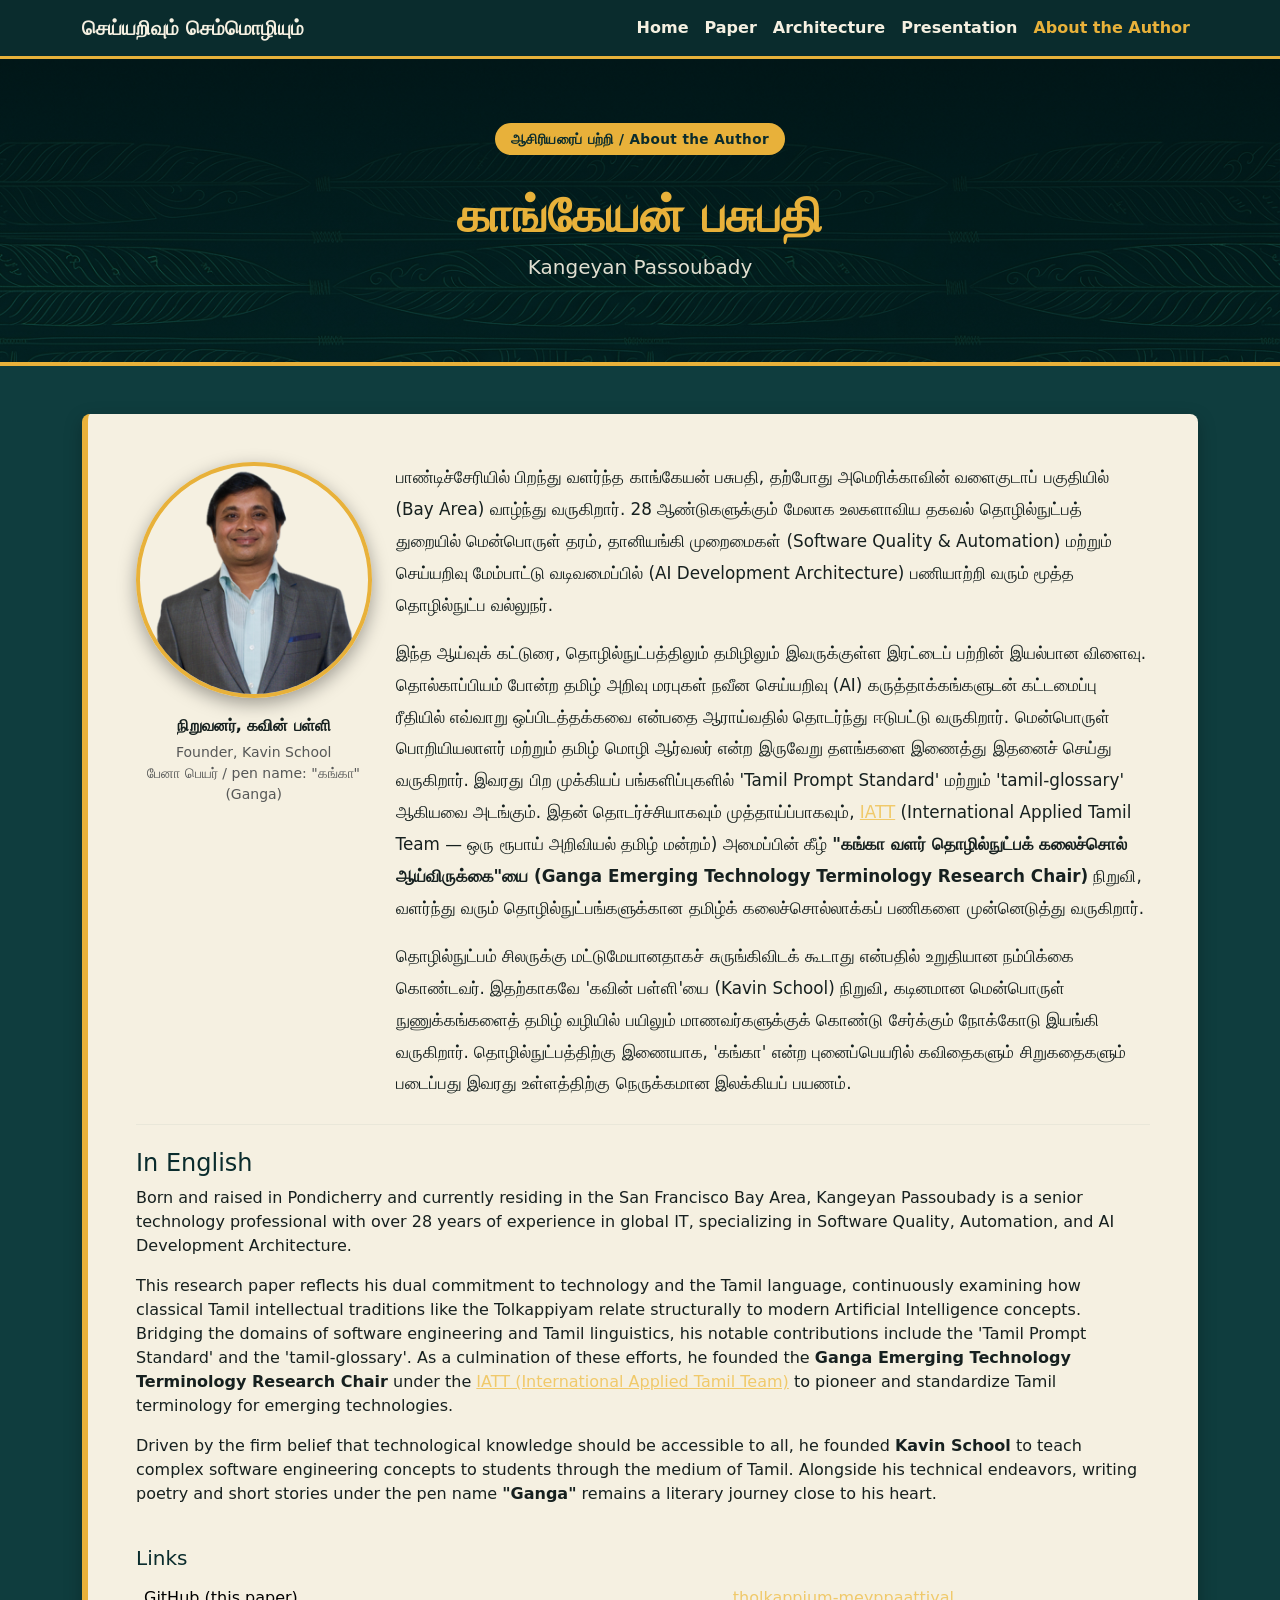
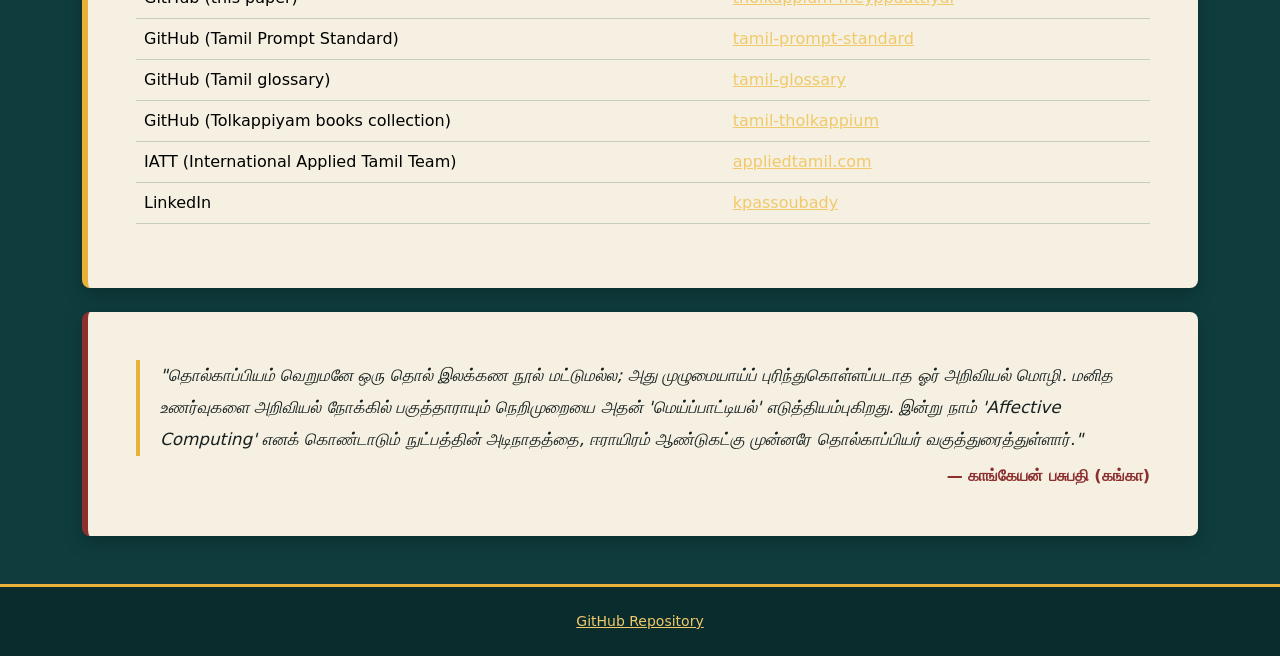
==== docs/about.html @ 35d1c3e0 "updated sentences" ====
<!DOCTYPE html>
<html lang="ta">
<head>
<meta charset="UTF-8">
<meta name="viewport" content="width=device-width, initial-scale=1.0">
<title>ஆசிரியரைப் பற்றி / About the Author — செய்யறிவும் செம்மொழியும்</title>
<meta name="description" content="காங்கேயன் பசுபதி (Kangeyan Passoubady) — author of செய்யறிவும் செம்மொழியும், software quality professional and Tamil literary writer.">
<link rel="icon" type="image/png" href="assets/img/favicon.png">
<link href="https://cdn.jsdelivr.net/npm/bootstrap@5.3.3/dist/css/bootstrap.min.css" rel="stylesheet">
<link href="assets/css/theme.css" rel="stylesheet">
</head>
<body>

<nav class="navbar navbar-expand-lg site-nav sticky-top">
  <div class="container">
    <a class="navbar-brand" href="index.html">செய்யறிவும் செம்மொழியும்</a>
    <button class="navbar-toggler" type="button" data-bs-toggle="collapse" data-bs-target="#navMain" style="border-color:var(--gold)">
      <span class="navbar-toggler-icon"></span>
    </button>
    <div class="collapse navbar-collapse" id="navMain">
      <ul class="navbar-nav ms-auto">
        <li class="nav-item"><a class="nav-link" href="index.html">Home</a></li>
        <li class="nav-item"><a class="nav-link" href="paper.html">Paper</a></li>
        <li class="nav-item"><a class="nav-link" href="architecture.html">Architecture</a></li>
        <li class="nav-item"><a class="nav-link" href="presentation.html">Presentation</a></li>
        <li class="nav-item"><a class="nav-link active" href="about.html">About the Author</a></li>
      </ul>
    </div>
  </div>
</nav>

<header class="hero py-5">
  <div class="container py-3 text-center">
    <span class="pill-badge mb-3">ஆசிரியரைப் பற்றி / About the Author</span>
    <h1 class="display-5 mt-3">காங்கேயன் பசுபதி</h1>
    <p class="subtitle fs-5">Kangeyan Passoubady</p>
  </div>
</header>

<section class="py-5" style="background-color:var(--pine);">
  <div class="container">
    <div class="card card-accent p-4 p-lg-5">
      <div class="row g-4">
        <div class="col-lg-3 text-center">
          <img src="assets/img/author-image.png" alt="Portrait of Kangeyan Passoubady" class="author-photo mb-3">
          <p class="fw-semibold mb-1">நிறுவனர், கவின் பள்ளி</p>
          <p class="small text-muted mb-0">Founder, Kavin School</p>
          <p class="small text-muted">பேனா பெயர் / pen name: "கங்கா" (Ganga)</p>
        </div>
        <div class="col-lg-9">
          <p class="tamil-block">பாண்டிச்சேரியில் பிறந்து வளர்ந்த காங்கேயன் பசுபதி, தற்போது அமெரிக்காவின் வளைகுடாப் பகுதியில் (Bay Area) வாழ்ந்து வருகிறார். 28 ஆண்டுகளுக்கும் மேலாக உலகளாவிய தகவல் தொழில்நுட்பத் துறையில் மென்பொருள் தரம், தானியங்கி முறைமைகள் (Software Quality &amp; Automation) மற்றும் செய்யறிவு மேம்பாட்டு வடிவமைப்பில் (AI Development Architecture) பணியாற்றி வரும் மூத்த தொழில்நுட்ப வல்லுநர்.</p>
          <p class="tamil-block">இந்த ஆய்வுக் கட்டுரை, தொழில்நுட்பத்திலும் தமிழிலும் இவருக்குள்ள இரட்டைப் பற்றின் இயல்பான விளைவு. தொல்காப்பியம் போன்ற தமிழ் அறிவு மரபுகள் நவீன செய்யறிவு (AI) கருத்தாக்கங்களுடன் கட்டமைப்பு ரீதியில் எவ்வாறு ஒப்பிடத்தக்கவை என்பதை ஆராய்வதில் தொடர்ந்து ஈடுபட்டு வருகிறார். மென்பொருள் பொறியியலாளர் மற்றும் தமிழ் மொழி ஆர்வலர் என்ற இருவேறு தளங்களை இணைத்து இதனைச் செய்து வருகிறார். இவரது பிற முக்கியப் பங்களிப்புகளில் 'Tamil Prompt Standard' மற்றும் 'tamil-glossary' ஆகியவை அடங்கும். இதன் தொடர்ச்சியாகவும் முத்தாய்ப்பாகவும், <a href="https://appliedtamil.com/" target="_blank" rel="noopener">IATT</a> (International Applied Tamil Team — ஒரு ரூபாய் அறிவியல் தமிழ் மன்றம்) அமைப்பின் கீழ் <strong>"கங்கா வளர் தொழில்நுட்பக் கலைச்சொல் ஆய்விருக்கை"யை (Ganga Emerging Technology Terminology Research Chair)</strong> நிறுவி, வளர்ந்து வரும் தொழில்நுட்பங்களுக்கான தமிழ்க் கலைச்சொல்லாக்கப் பணிகளை முன்னெடுத்து வருகிறார்.</p>
          <p class="tamil-block mb-0">தொழில்நுட்பம் சிலருக்கு மட்டுமேயானதாகச் சுருங்கிவிடக் கூடாது என்பதில் உறுதியான நம்பிக்கை கொண்டவர். இதற்காகவே 'கவின் பள்ளி'யை (Kavin School) நிறுவி, கடினமான மென்பொருள் நுணுக்கங்களைத் தமிழ் வழியில் பயிலும் மாணவர்களுக்குக் கொண்டு சேர்க்கும் நோக்கோடு இயங்கி வருகிறார். தொழில்நுட்பத்திற்கு இணையாக, 'கங்கா' என்ற புனைப்பெயரில் கவிதைகளும் சிறுகதைகளும் படைப்பது இவரது உள்ளத்திற்கு நெருக்கமான இலக்கியப் பயணம்.</p>
        </div>
      </div>

      <hr class="my-4" style="border-color: rgba(15,61,62,0.2);">

      <h4>In English</h4>
      <p>Born and raised in Pondicherry and currently residing in the San Francisco Bay Area, Kangeyan Passoubady is a senior technology professional with over 28 years of experience in global IT, specializing in Software Quality, Automation, and AI Development Architecture.</p>

      <p>This research paper reflects his dual commitment to technology and the Tamil language, continuously examining how classical Tamil intellectual traditions like the Tolkappiyam relate structurally to modern Artificial Intelligence concepts. Bridging the domains of software engineering and Tamil linguistics, his notable contributions include the 'Tamil Prompt Standard' and the 'tamil-glossary'. As a culmination of these efforts, he founded the <strong>Ganga Emerging Technology Terminology Research Chair</strong> under the <a href="https://appliedtamil.com/" target="_blank" rel="noopener">IATT (International Applied Tamil Team)</a> to pioneer and standardize Tamil terminology for emerging technologies.</p>

      <p>Driven by the firm belief that technological knowledge should be accessible to all, he founded <strong>Kavin School</strong> to teach complex software engineering concepts to students through the medium of Tamil. Alongside his technical endeavors, writing poetry and short stories under the pen name <strong>"Ganga"</strong> remains a literary journey close to his heart.</p>

      <h5 class="mt-4">Links</h5>
      <table class="table">
        <tbody>
          <tr><td>GitHub (this paper)</td><td><a href="https://github.com/kpassoubady/tholkappium-meyppaattiyal" target="_blank" rel="noopener">tholkappium-meyppaattiyal</a></td></tr>
          <tr><td>GitHub (Tamil Prompt Standard)</td><td><a href="https://github.com/kpassoubady/tamil-prompt-standard" target="_blank" rel="noopener">tamil-prompt-standard</a></td></tr>
          <tr><td>GitHub (Tamil glossary)</td><td><a href="https://github.com/kpassoubady/tamil-glossary" target="_blank" rel="noopener">tamil-glossary</a></td></tr>
          <tr><td>GitHub (Tolkappiyam books collection)</td><td><a href="https://github.com/kpassoubady/tamil-tholkappium" target="_blank" rel="noopener">tamil-tholkappium</a></td></tr>
          <tr><td>IATT (International Applied Tamil Team)</td><td><a href="https://appliedtamil.com/" target="_blank" rel="noopener">appliedtamil.com</a></td></tr>
          <tr><td>LinkedIn</td><td><a href="https://www.linkedin.com/in/kpassoubady/" target="_blank" rel="noopener">kpassoubady</a></td></tr>
        </tbody>
      </table>
    </div>

    <div class="card card-accent maroon-accent mt-4 p-4 p-lg-5">
      <p class="quote-block tamil-block mb-2" style="color: var(--ink);">"தொல்காப்பியம் வெறுமனே ஒரு தொல் இலக்கண நூல் மட்டுமல்ல; அது முழுமையாய்ப் புரிந்துகொள்ளப்படாத ஓர் அறிவியல் மொழி. மனித உணர்வுகளை அறிவியல் நோக்கில் பகுத்தாராயும் நெறிமுறையை அதன் 'மெய்ப்பாட்டியல்' எடுத்தியம்புகிறது. இன்று நாம் 'Affective Computing' எனக் கொண்டாடும் நுட்பத்தின் அடிநாதத்தை, ஈராயிரம் ஆண்டுகட்கு முன்னரே தொல்காப்பியர் வகுத்துரைத்துள்ளார்."</p>
      <p class="mb-0 text-end fw-semibold" style="color: var(--maroon);">— காங்கேயன் பசுபதி (கங்கா)</p>
    </div>
  </div>
</section>

<footer class="site-footer py-4">
  <div class="container text-center small">
    <p class="mb-0"><a href="https://github.com/kpassoubady/tholkappium-meyppaattiyal" target="_blank" rel="noopener">GitHub Repository</a></p>
  </div>
</footer>

<script src="https://cdn.jsdelivr.net/npm/bootstrap@5.3.3/dist/js/bootstrap.bundle.min.js"></script>
</body>
</html>
---- docs/assets/css/theme.css ----
:root {
  --pine: #0f3d3e;
  --pine-deep: #0a2c2d;
  --cream: #f5f0e1;
  --gold: #e8b13a;
  --gold-soft: #f0c96a;
  --maroon: #8c2f2f;
  --ink: #16201f;
}

body {
  background-color: var(--pine);
  color: var(--cream);
  font-family: "Noto Sans Tamil", "Segoe UI", system-ui, sans-serif;
}

a {
  color: var(--gold-soft);
}
a:hover {
  color: var(--gold);
}

.site-nav {
  background-color: var(--pine-deep);
  border-bottom: 3px solid var(--gold);
}
.site-nav .navbar-brand,
.site-nav .nav-link {
  color: var(--cream) !important;
  font-weight: 600;
}
.site-nav .nav-link.active,
.site-nav .nav-link:hover {
  color: var(--gold) !important;
}

.hero {
  background: linear-gradient(180deg, var(--pine-deep) 0%, var(--pine) 100%);
  background-image: url("../img/texture-olai.png"), linear-gradient(180deg, var(--pine-deep) 0%, var(--pine) 100%);
  background-repeat: no-repeat;
  background-size: cover;
  background-blend-mode: soft-light;
  border-bottom: 4px solid var(--gold);
}

.hero h1 {
  color: var(--gold);
  font-weight: 800;
  letter-spacing: 0.01em;
}
.hero .subtitle {
  color: var(--cream);
  opacity: 0.92;
}

.pill-badge {
  display: inline-block;
  padding: 0.35rem 1rem;
  border-radius: 999px;
  background-color: var(--gold);
  color: var(--pine-deep);
  font-weight: 700;
  font-size: 0.85rem;
  letter-spacing: 0.03em;
}
.pill-badge.maroon {
  background-color: var(--maroon);
  color: var(--cream);
}

.card-accent {
  background-color: var(--cream);
  color: var(--ink);
  border: none;
  border-left: 6px solid var(--gold);
  border-radius: 0.5rem;
  box-shadow: 0 6px 18px rgba(0, 0, 0, 0.25);
}
.card-accent.maroon-accent {
  border-left-color: var(--maroon);
}
.card-accent h3,
.card-accent h4,
.card-accent h5 {
  color: var(--pine-deep);
}

.section-divider {
  height: 90px;
  background-image: url("../img/texture-olai.png");
  background-size: cover;
  background-position: center;
  opacity: 0.35;
}

.section-dark {
  background-color: var(--pine-deep);
}

.btn-gold {
  background-color: var(--gold);
  border-color: var(--gold);
  color: var(--pine-deep);
  font-weight: 700;
}
.btn-gold:hover {
  background-color: var(--gold-soft);
  border-color: var(--gold-soft);
  color: var(--pine-deep);
}
.btn-outline-gold {
  border-color: var(--gold);
  color: var(--gold);
  font-weight: 700;
}
.btn-outline-gold:hover {
  background-color: var(--gold);
  color: var(--pine-deep);
}

.diagram-card iframe {
  width: 100%;
  height: 480px;
  border: none;
  border-radius: 0.4rem;
  background-color: #0b1f1f;
}
.diagram-thumb {
  width: 100%;
  border-radius: 0.4rem;
  border: 1px solid rgba(232, 177, 58, 0.35);
}

.site-footer {
  background-color: var(--pine-deep);
  border-top: 3px solid var(--gold);
  color: var(--cream);
}
.site-footer a {
  color: var(--gold-soft);
}

.tamil-block {
  font-size: 1.05rem;
  line-height: 1.9;
}

.card-accent .table {
  color: var(--ink);
  --bs-table-bg: transparent;
  --bs-table-striped-bg: rgba(15, 61, 62, 0.05);
  --bs-table-hover-bg: rgba(232, 177, 58, 0.12);
}
.card-accent .table td,
.card-accent .table th {
  border-color: rgba(15, 61, 62, 0.2);
}

article.paper h1,
article.paper h2,
article.paper h3,
article.paper h4 {
  color: var(--pine-deep);
}
article.paper table {
  width: 100%;
}
article.paper table th {
  background-color: var(--pine-deep);
  color: var(--cream);
}
article.paper table td,
article.paper table th {
  padding: 0.5rem 0.75rem;
  border: 1px solid rgba(15, 61, 62, 0.2);
}
article.paper blockquote {
  border-left: 4px solid var(--maroon);
  padding-left: 1rem;
  color: #3a3a3a;
  font-style: italic;
}
article.paper img {
  max-width: 100%;
}

.pdf-embed {
  width: 100%;
  height: 85vh;
  border: 2px solid var(--gold);
  border-radius: 0.4rem;
}

.author-photo {
  width: 100%;
  max-width: 260px;
  border-radius: 50%;
  border: 4px solid var(--gold);
  box-shadow: 0 6px 18px rgba(0, 0, 0, 0.35);
}

.quote-block {
  border-left: 4px solid var(--gold);
  padding-left: 1.25rem;
  font-style: italic;
  color: var(--cream);
}
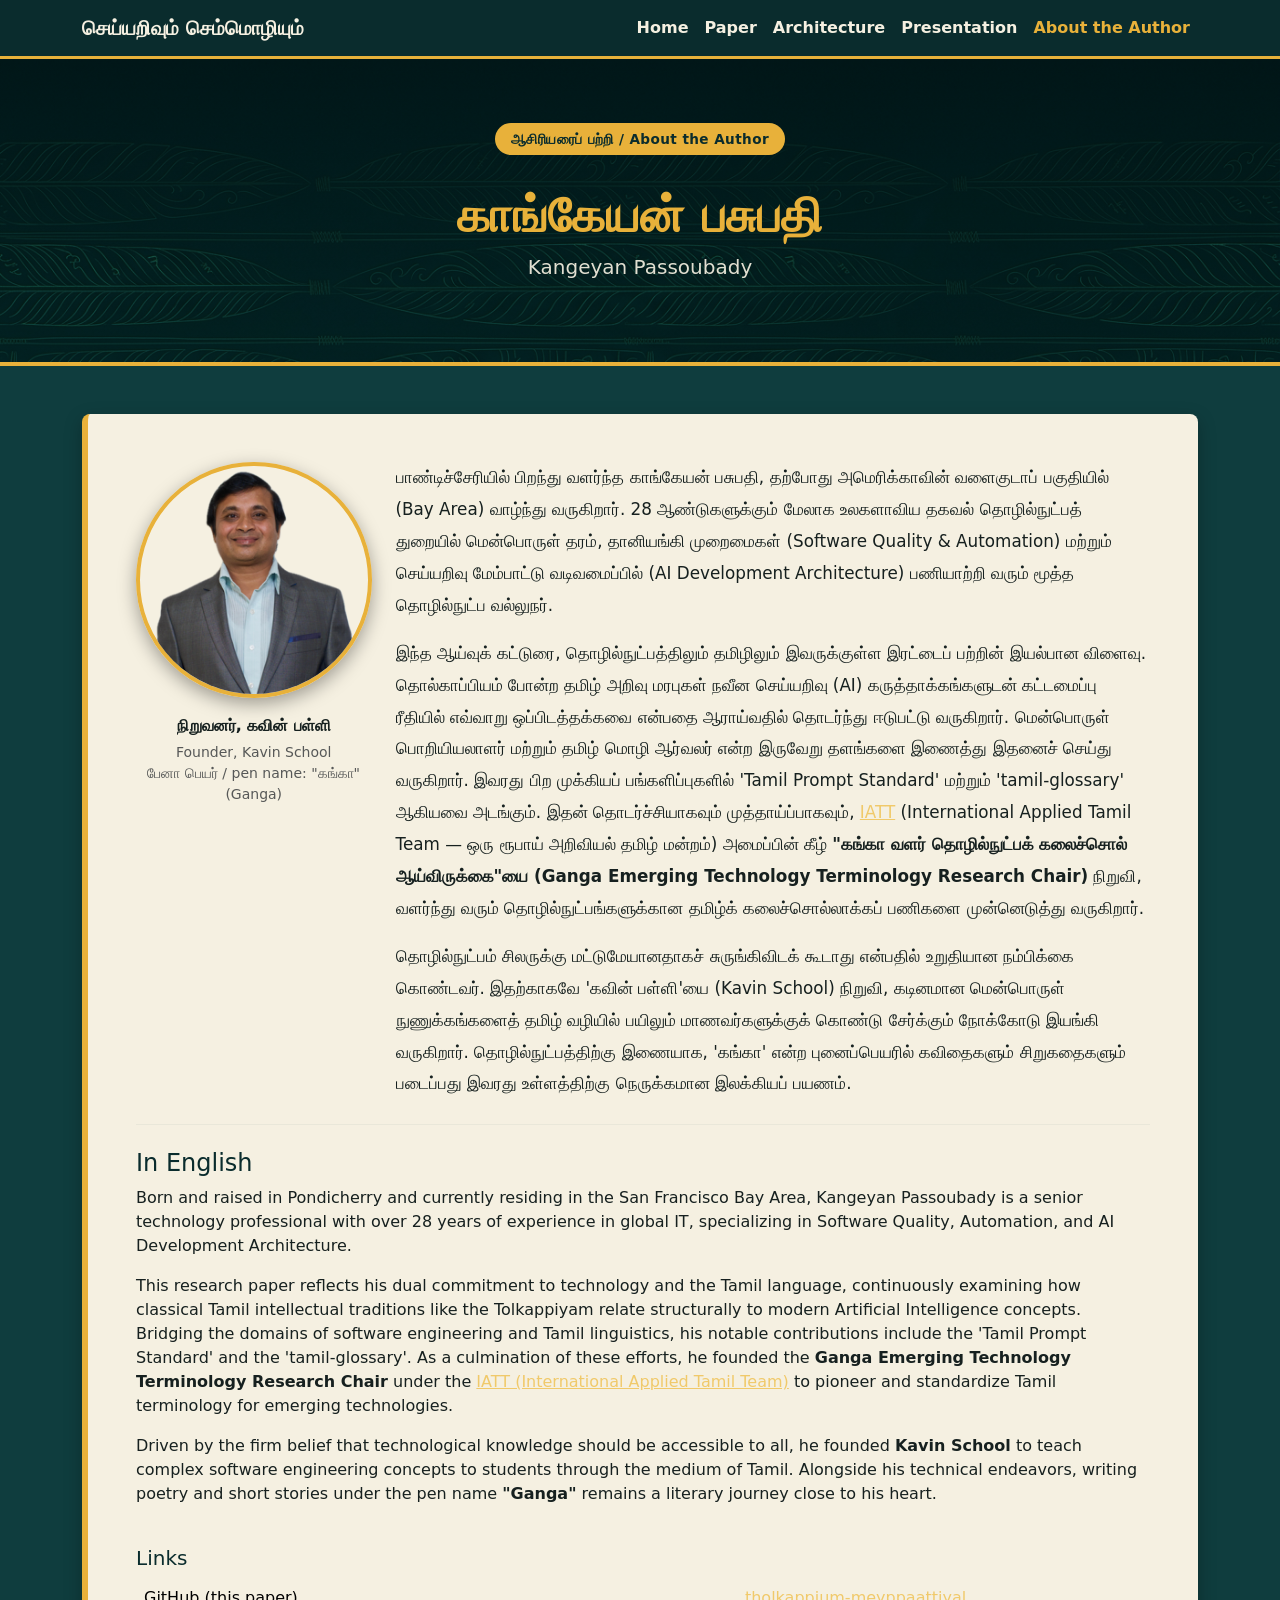
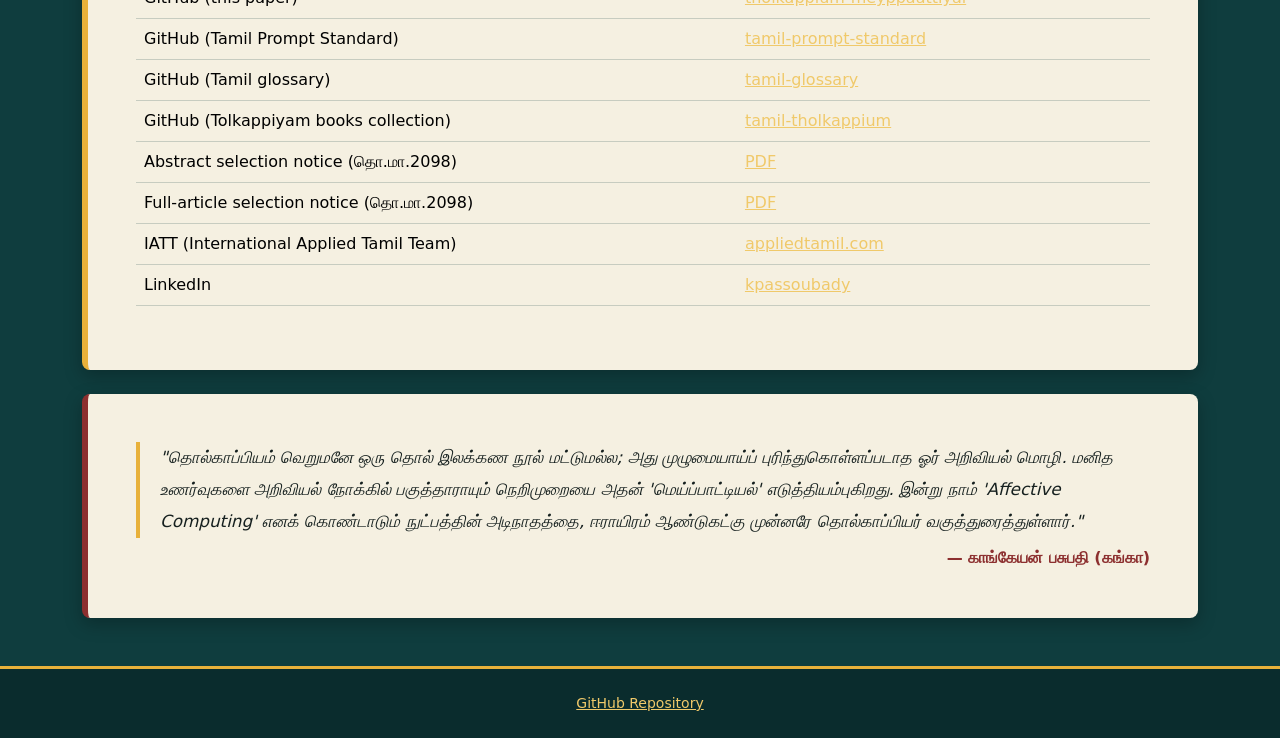
==== commit a85a1f2e: "added notice details" ====
--- a/docs/about.html
+++ b/docs/about.html
@@ -70,6 +70,8 @@
           <tr><td>GitHub (Tamil Prompt Standard)</td><td><a href="https://github.com/kpassoubady/tamil-prompt-standard" target="_blank" rel="noopener">tamil-prompt-standard</a></td></tr>
           <tr><td>GitHub (Tamil glossary)</td><td><a href="https://github.com/kpassoubady/tamil-glossary" target="_blank" rel="noopener">tamil-glossary</a></td></tr>
           <tr><td>GitHub (Tolkappiyam books collection)</td><td><a href="https://github.com/kpassoubady/tamil-tholkappium" target="_blank" rel="noopener">tamil-tholkappium</a></td></tr>
+          <tr><td>Abstract selection notice (தொ.மா.2098)</td><td><a href="assets/abstract-selection-notice.pdf" target="_blank" rel="noopener">PDF</a></td></tr>
+          <tr><td>Full-article selection notice (தொ.மா.2098)</td><td><a href="assets/article-selection-notice.pdf" target="_blank" rel="noopener">PDF</a></td></tr>
           <tr><td>IATT (International Applied Tamil Team)</td><td><a href="https://appliedtamil.com/" target="_blank" rel="noopener">appliedtamil.com</a></td></tr>
           <tr><td>LinkedIn</td><td><a href="https://www.linkedin.com/in/kpassoubady/" target="_blank" rel="noopener">kpassoubady</a></td></tr>
         </tbody>
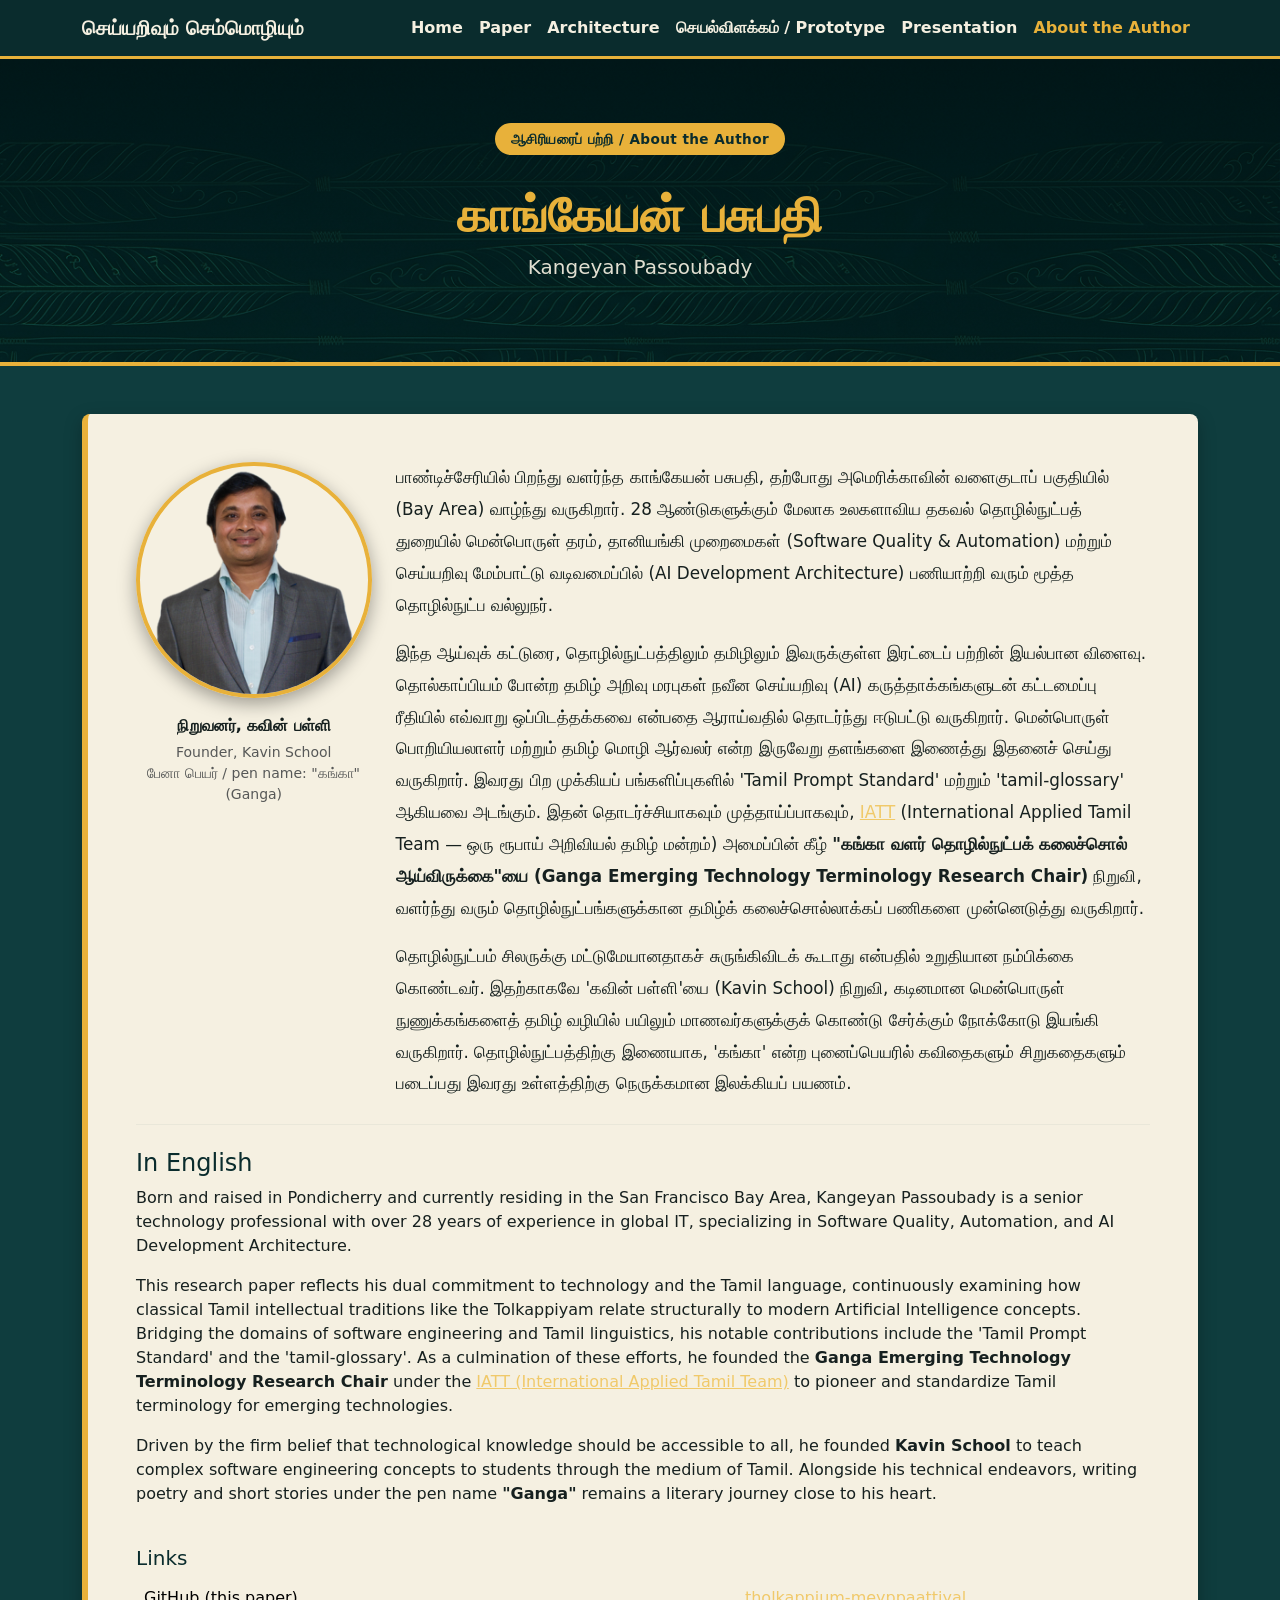
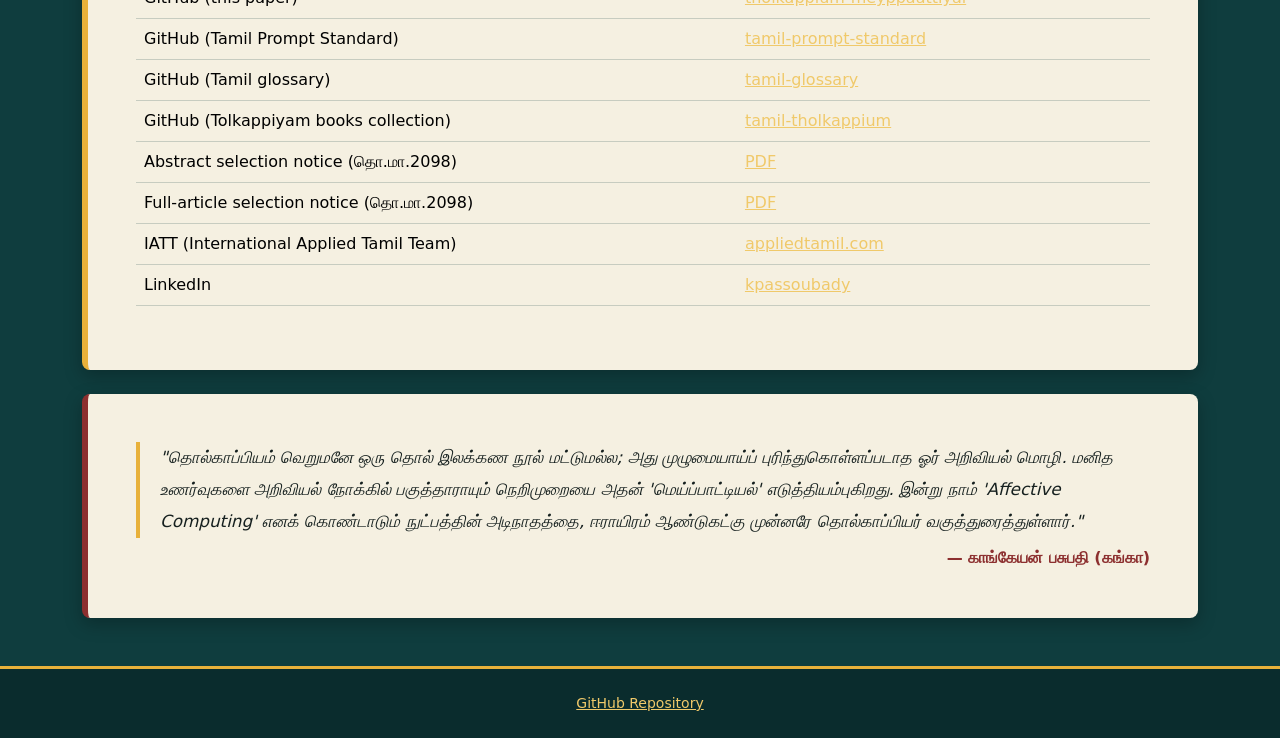
==== commit a5c30a5a: "added prototype" ====
--- a/docs/about.html
+++ b/docs/about.html
@@ -11,10 +11,10 @@
 </head>
 <body>
 
-<nav class="navbar navbar-expand-lg site-nav sticky-top">
+<nav class="navbar navbar-expand-lg navbar-dark site-nav sticky-top">
   <div class="container">
     <a class="navbar-brand" href="index.html">செய்யறிவும் செம்மொழியும்</a>
-    <button class="navbar-toggler" type="button" data-bs-toggle="collapse" data-bs-target="#navMain" style="border-color:var(--gold)">
+    <button class="navbar-toggler" type="button" data-bs-toggle="collapse" data-bs-target="#navMain" aria-controls="navMain" aria-expanded="false" aria-label="Toggle navigation" style="border-color:var(--gold)">
       <span class="navbar-toggler-icon"></span>
     </button>
     <div class="collapse navbar-collapse" id="navMain">
@@ -22,6 +22,7 @@
         <li class="nav-item"><a class="nav-link" href="index.html">Home</a></li>
         <li class="nav-item"><a class="nav-link" href="paper.html">Paper</a></li>
         <li class="nav-item"><a class="nav-link" href="architecture.html">Architecture</a></li>
+        <li class="nav-item"><a class="nav-link" href="prototype.html">செயல்விளக்கம் / Prototype</a></li>
         <li class="nav-item"><a class="nav-link" href="presentation.html">Presentation</a></li>
         <li class="nav-item"><a class="nav-link active" href="about.html">About the Author</a></li>
       </ul>
--- a/docs/assets/css/theme.css
+++ b/docs/assets/css/theme.css
@@ -206,3 +206,387 @@
   font-style: italic;
   color: var(--cream);
 }
+
+:focus-visible {
+  outline: 3px solid var(--gold);
+  outline-offset: 3px;
+  border-radius: 0.25rem;
+}
+
+.prototype-disclosure-banner {
+  background-color: var(--pine-deep);
+  padding: 1.5rem 0;
+  border-bottom: 1px solid rgba(232, 177, 58, 0.25);
+}
+.disclosure-card {
+  background-color: var(--cream);
+  color: var(--ink);
+  border-left: 6px solid var(--maroon);
+  border-radius: 0.5rem;
+  padding: 1.25rem 1.5rem;
+  box-shadow: 0 6px 18px rgba(0, 0, 0, 0.25);
+}
+.disclosure-title {
+  color: var(--maroon);
+  font-weight: 700;
+  margin-bottom: 0.5rem;
+}
+.disclosure-tamil,
+.disclosure-english {
+  margin-bottom: 0.5rem;
+}
+.disclosure-english {
+  font-style: italic;
+  color: #3a3a3a;
+}
+
+.prototype-shell {
+  display: grid;
+  grid-template-columns: 65fr 35fr;
+  gap: 1.5rem;
+  align-items: start;
+}
+.prototype-column {
+  min-width: 0;
+}
+@media (max-width: 991.98px) {
+  .prototype-shell {
+    grid-template-columns: 1fr;
+  }
+}
+
+.btn-prompt {
+  background-color: var(--cream);
+  color: var(--pine-deep);
+  border: 2px solid var(--gold);
+  font-weight: 700;
+  text-align: left;
+  padding: 0.85rem 1.1rem;
+  border-radius: 0.4rem;
+  transition: background-color 0.15s ease, color 0.15s ease, border-color 0.15s ease;
+  scroll-margin-top: 5rem;
+}
+.scenario-prompt {
+  scroll-margin-top: 5rem;
+}
+.btn-prompt:hover {
+  background-color: var(--gold);
+  color: var(--pine-deep);
+  border-color: var(--gold);
+}
+.btn-prompt:focus-visible {
+  outline: 3px solid var(--maroon);
+  outline-offset: 3px;
+}
+
+.conversation {
+  display: flex;
+  flex-direction: column;
+  gap: 0.75rem;
+  margin-top: 0.5rem;
+}
+.bubble {
+  border-radius: 0.6rem;
+  padding: 0.75rem 1rem;
+  max-width: 100%;
+}
+.bubble-label {
+  display: block;
+  font-size: 0.75rem;
+  font-weight: 700;
+  letter-spacing: 0.04em;
+  text-transform: uppercase;
+  margin-bottom: 0.25rem;
+}
+.bubble-user {
+  background-color: var(--maroon);
+  color: var(--cream);
+  border-bottom-right-radius: 0.2rem;
+  align-self: flex-end;
+}
+.bubble-user .bubble-label {
+  color: var(--gold-soft);
+}
+.bubble-assistant {
+  background-color: var(--cream);
+  color: var(--ink);
+  border: 2px solid var(--gold);
+  border-bottom-left-radius: 0.2rem;
+  align-self: flex-start;
+}
+.bubble-assistant .bubble-label {
+  color: var(--maroon);
+}
+.disclosure-inline {
+  font-size: 0.8rem;
+  font-style: italic;
+  margin-top: 0.5rem;
+  margin-bottom: 0;
+  color: #555;
+}
+
+.workflow-stage {
+  display: none;
+}
+.workflow-stage.is-visible {
+  display: block;
+}
+
+.tps-list {
+  list-style: none;
+  padding: 0;
+  margin: 0;
+  display: flex;
+  flex-direction: column;
+  gap: 0.4rem;
+}
+.tps-row {
+  display: flex;
+  gap: 0.75rem;
+  align-items: baseline;
+  padding: 0.4rem 0.6rem;
+  background-color: rgba(15, 61, 62, 0.05);
+  border-left: 3px solid var(--gold);
+  border-radius: 0.25rem;
+}
+.tps-layer {
+  flex: 0 0 9rem;
+  font-weight: 700;
+  color: var(--pine-deep);
+  font-size: 0.85rem;
+}
+.tps-value {
+  flex: 1 1 auto;
+  color: var(--ink);
+  word-break: break-word;
+}
+
+.evidence-list {
+  display: flex;
+  flex-direction: column;
+  gap: 0.75rem;
+}
+.evidence-card {
+  border: 1px solid rgba(15, 61, 62, 0.2);
+  border-left: 4px solid var(--maroon);
+  border-radius: 0.4rem;
+  padding: 0.6rem 0.8rem;
+  background-color: rgba(232, 177, 58, 0.06);
+}
+.evidence-badge {
+  display: inline-block;
+  font-size: 0.7rem;
+  font-weight: 700;
+  letter-spacing: 0.03em;
+  background-color: var(--pine-deep);
+  color: var(--cream);
+  padding: 0.15rem 0.5rem;
+  border-radius: 999px;
+  margin-bottom: 0.35rem;
+}
+.evidence-label {
+  font-size: 1rem;
+  font-weight: 700;
+  color: var(--pine-deep);
+  margin-bottom: 0.2rem;
+}
+.evidence-detail {
+  font-size: 0.9rem;
+  color: var(--ink);
+  margin: 0;
+}
+
+.source-list {
+  padding-left: 1.25rem;
+  margin: 0;
+  display: flex;
+  flex-direction: column;
+  gap: 0.4rem;
+}
+.source-row {
+  display: flex;
+  flex-wrap: wrap;
+  gap: 0.5rem;
+  align-items: baseline;
+}
+.source-label {
+  font-weight: 700;
+  color: var(--pine-deep);
+}
+
+.interp-list {
+  list-style: none;
+  padding: 0;
+  margin: 0;
+  display: flex;
+  flex-direction: column;
+  gap: 0.4rem;
+}
+.interp-row {
+  display: flex;
+  flex-wrap: wrap;
+  gap: 0.5rem;
+  align-items: baseline;
+  padding: 0.4rem 0.6rem;
+  background-color: rgba(15, 61, 62, 0.05);
+  border-radius: 0.25rem;
+}
+.interp-label {
+  flex: 0 0 14rem;
+  font-weight: 700;
+  color: var(--pine-deep);
+  font-size: 0.9rem;
+}
+.interp-value {
+  flex: 1 1 auto;
+  color: var(--ink);
+}
+
+.fsm-region {
+  margin-top: 0.25rem;
+}
+.fsm-trigger {
+  display: flex;
+  flex-wrap: wrap;
+  gap: 0.5rem;
+  align-items: baseline;
+  background-color: rgba(140, 47, 47, 0.1);
+  border-left: 4px solid var(--maroon);
+  padding: 0.5rem 0.75rem;
+  border-radius: 0.25rem;
+  margin-bottom: 0.75rem;
+}
+.fsm-trigger-label {
+  font-weight: 700;
+  color: var(--maroon);
+}
+.fsm-trigger-value {
+  color: var(--ink);
+}
+.fsm-path {
+  display: flex;
+  flex-wrap: wrap;
+  gap: 0.5rem;
+  align-items: stretch;
+  list-style: none;
+  padding: 0;
+  margin: 0;
+}
+.fsm-node {
+  display: inline-flex;
+  flex-direction: column;
+  align-items: flex-start;
+  gap: 0.2rem;
+  padding: 0.5rem 0.75rem;
+  border-radius: 0.4rem;
+  border: 2px solid rgba(15, 61, 62, 0.3);
+  background-color: rgba(15, 61, 62, 0.05);
+  color: var(--ink);
+  min-width: 7rem;
+}
+.fsm-node-label {
+  font-weight: 700;
+  color: var(--pine-deep);
+}
+.fsm-node-state {
+  font-size: 0.75rem;
+  font-weight: 600;
+  color: #555;
+}
+.fsm-node.is-complete {
+  border-color: var(--gold);
+  background-color: rgba(232, 177, 58, 0.18);
+}
+.fsm-node.is-active {
+  border-color: var(--gold);
+  background-color: var(--gold);
+  box-shadow: 0 0 0 3px rgba(232, 177, 58, 0.4);
+}
+.fsm-node.is-active .fsm-node-state {
+  color: var(--pine-deep);
+}
+
+.media-region {
+  min-height: 0;
+}
+.media-figure {
+  margin: 0;
+}
+.media-16x9 {
+  width: 100%;
+  aspect-ratio: 16 / 9;
+  object-fit: cover;
+  border: 2px solid var(--gold);
+  border-radius: 0.4rem;
+  background-color: #0b1f1f;
+}
+video.media-16x9 {
+  object-fit: contain;
+}
+.media-caption {
+  margin-top: 0.5rem;
+  font-size: 0.85rem;
+  font-style: italic;
+  color: #555;
+}
+.video-fallback a {
+  color: var(--maroon);
+  font-weight: 700;
+}
+.media-transcript {
+  margin-top: 0.75rem;
+  background-color: rgba(15, 61, 62, 0.05);
+  border-left: 4px solid var(--gold);
+  padding: 0.5rem 0.75rem;
+  border-radius: 0.25rem;
+}
+.media-transcript summary {
+  font-weight: 700;
+  color: var(--pine-deep);
+  cursor: pointer;
+}
+.media-transcript p {
+  margin: 0.5rem 0 0;
+  color: var(--ink);
+}
+
+.boundary-tamil,
+.boundary-english {
+  color: var(--ink);
+}
+.boundary-english {
+  font-style: italic;
+}
+
+.what-happened-steps {
+  max-width: 720px;
+  margin: 0 auto;
+  color: var(--cream);
+  line-height: 1.8;
+}
+.what-happened-steps li {
+  margin-bottom: 0.6rem;
+}
+.what-happened-steps a {
+  color: var(--gold-soft);
+}
+
+@media (prefers-reduced-motion: reduce) {
+  .workflow-stage,
+  .workflow-stage.is-visible {
+    transition: none !important;
+    animation: none !important;
+  }
+  .btn-prompt,
+  .fsm-node {
+    transition: none !important;
+  }
+}
+
+.video-collection { display: grid; gap: 1.25rem; }
+.video-card { padding: 1rem; border: 1px solid rgba(15, 61, 62, 0.2); border-radius: 0.5rem; background: rgba(15, 61, 62, 0.04); }
+.video-title { color: var(--pine-deep); font-size: 1.05rem; font-weight: 700; margin-bottom: 0.75rem; }
+.media-boundary { margin-top: 0.9rem; padding: 0.85rem 1rem; border-left: 5px solid var(--maroon); border-radius: 0.35rem; background: rgba(140, 47, 47, 0.08); color: var(--ink); }
+.media-boundary h5 { color: var(--maroon); font-weight: 700; margin-bottom: 0.5rem; }
+.media-boundary p { margin-bottom: 0.5rem; }
+.media-boundary p:last-child { margin-bottom: 0; font-style: italic; }
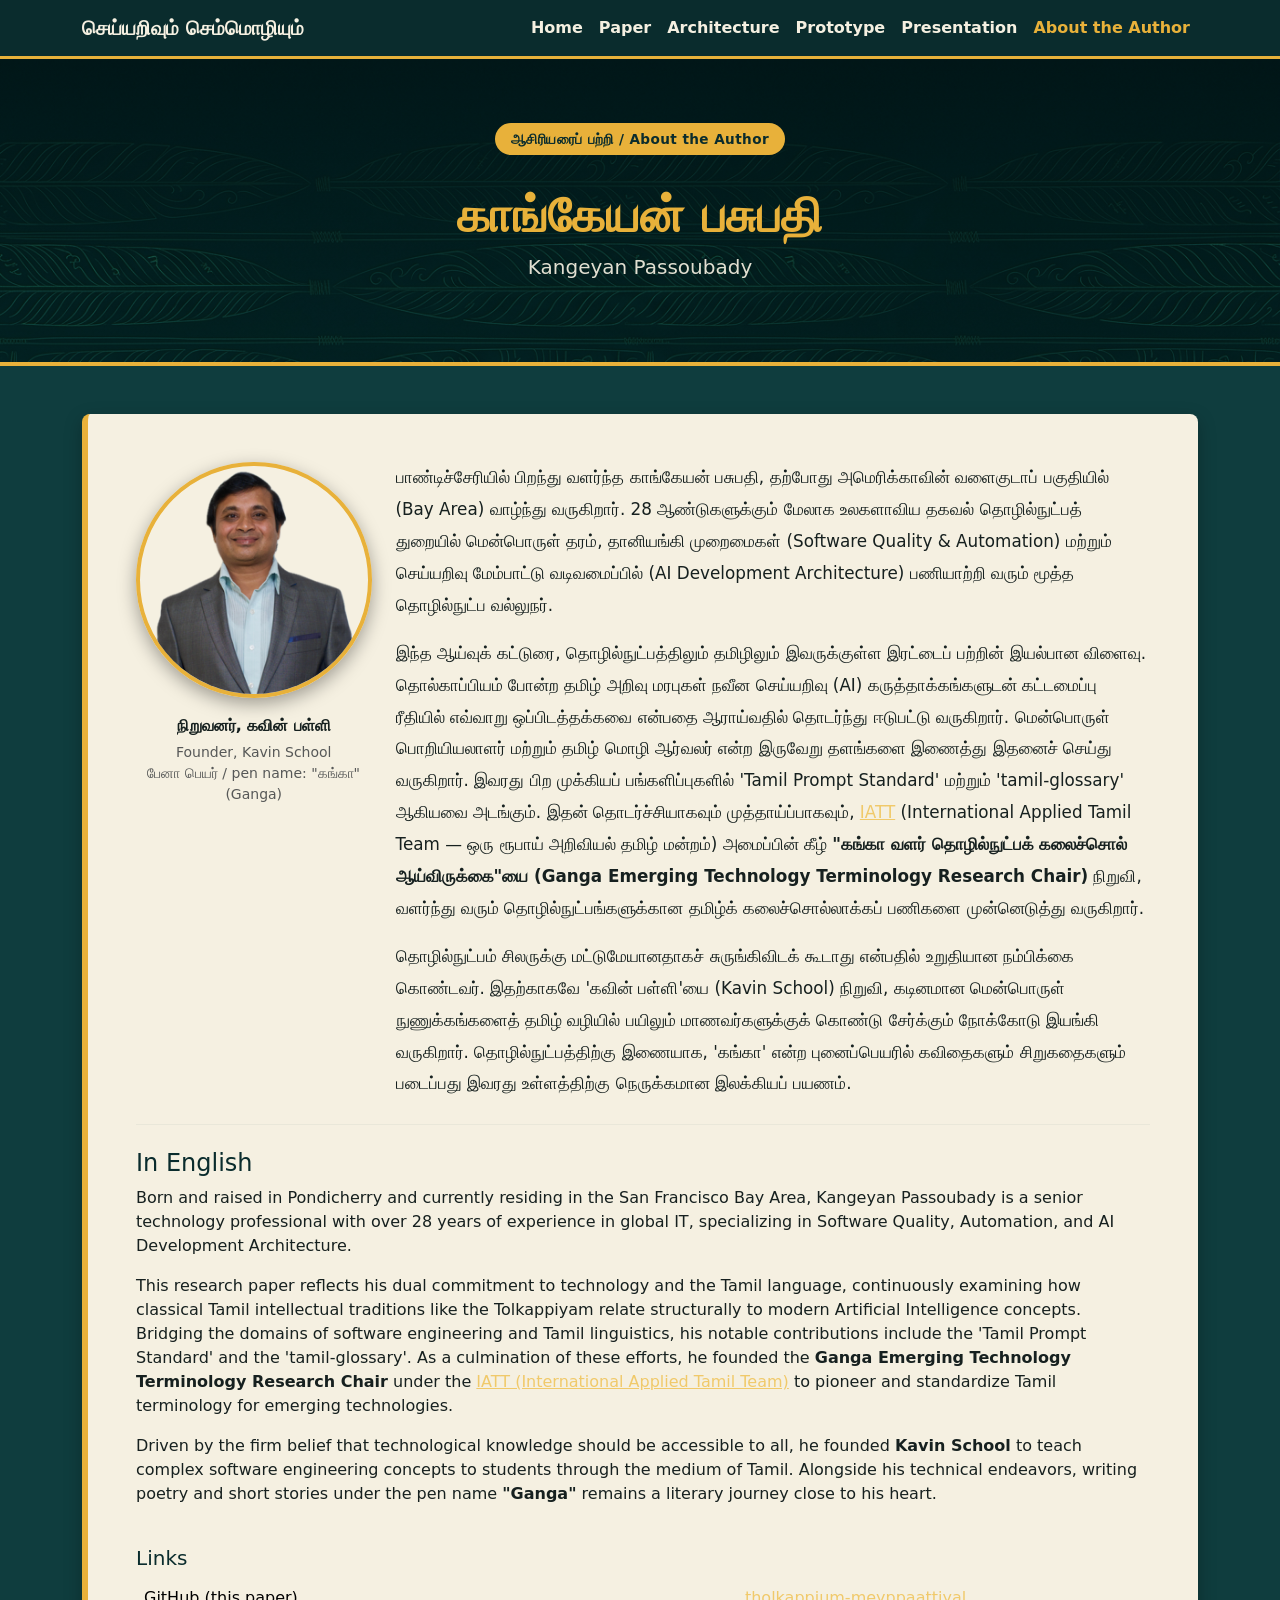
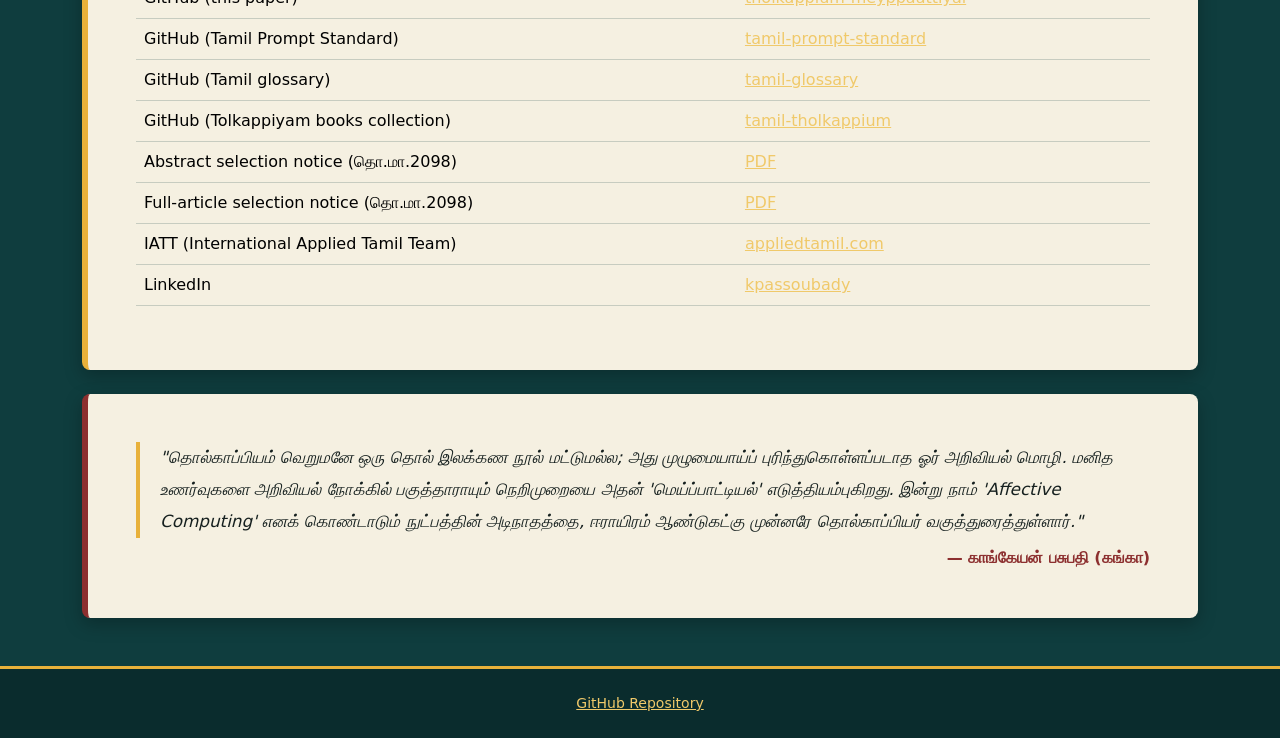
==== commit 80ede8f2: "updated prototype" ====
--- a/docs/about.html
+++ b/docs/about.html
@@ -22,7 +22,7 @@
         <li class="nav-item"><a class="nav-link" href="index.html">Home</a></li>
         <li class="nav-item"><a class="nav-link" href="paper.html">Paper</a></li>
         <li class="nav-item"><a class="nav-link" href="architecture.html">Architecture</a></li>
-        <li class="nav-item"><a class="nav-link" href="prototype.html">செயல்விளக்கம் / Prototype</a></li>
+        <li class="nav-item"><a class="nav-link" href="prototype.html">Prototype</a></li>
         <li class="nav-item"><a class="nav-link" href="presentation.html">Presentation</a></li>
         <li class="nav-item"><a class="nav-link active" href="about.html">About the Author</a></li>
       </ul>
--- a/docs/assets/css/theme.css
+++ b/docs/assets/css/theme.css
@@ -267,6 +267,9 @@
   scroll-margin-top: 5rem;
 }
 .scenario-prompt {
+  scroll-margin-top: 5rem;
+}
+#workflow-status {
   scroll-margin-top: 5rem;
 }
 .btn-prompt:hover {
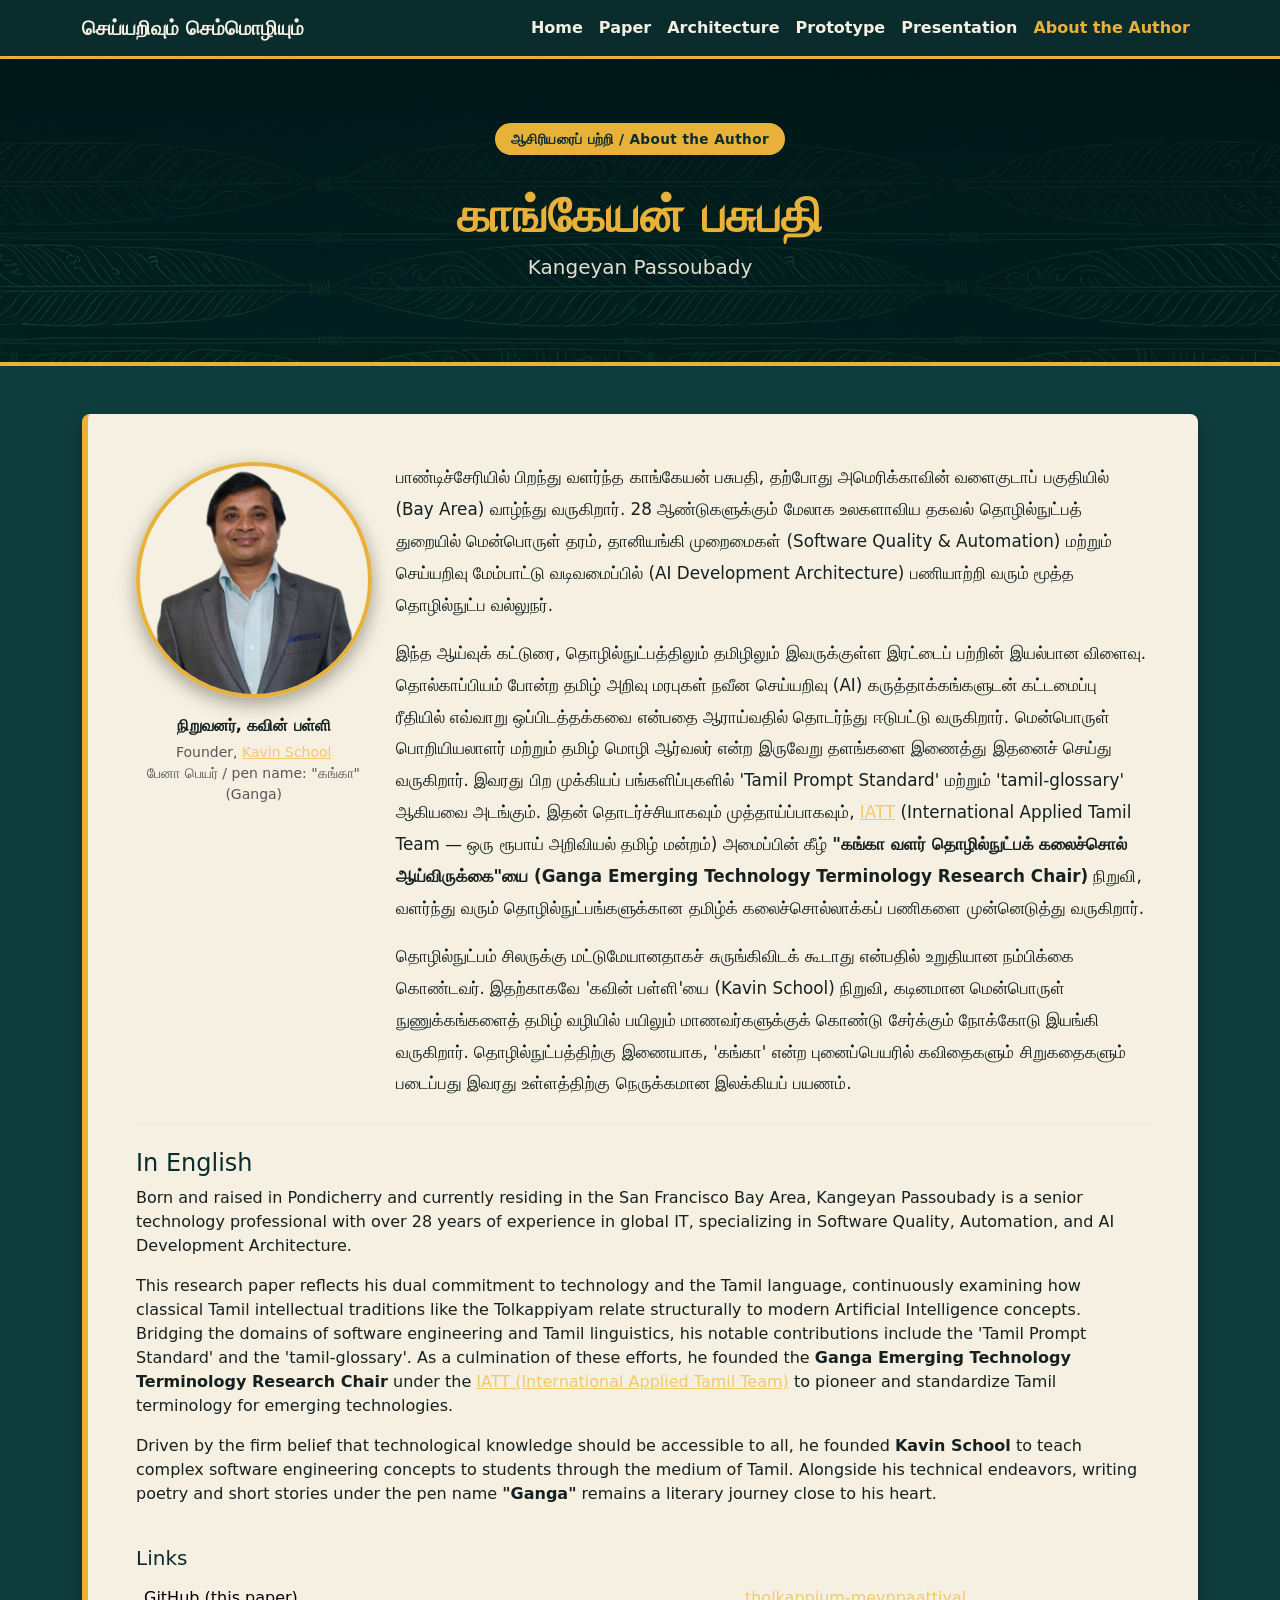
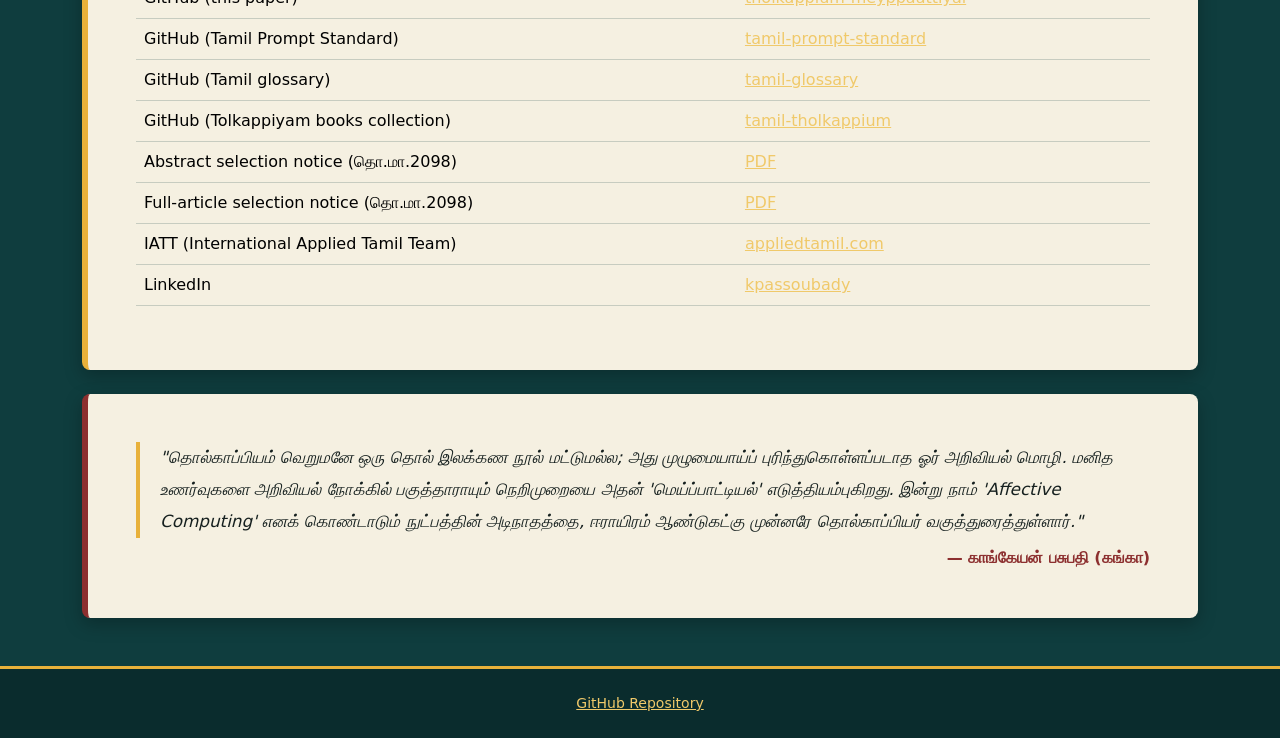
==== commit 75f896c2: "Added kavinschool as a link" ====
--- a/docs/about.html
+++ b/docs/about.html
@@ -45,7 +45,7 @@
         <div class="col-lg-3 text-center">
           <img src="assets/img/author-image.png" alt="Portrait of Kangeyan Passoubady" class="author-photo mb-3">
           <p class="fw-semibold mb-1">நிறுவனர், கவின் பள்ளி</p>
-          <p class="small text-muted mb-0">Founder, Kavin School</p>
+          <p class="small text-muted mb-0">Founder, <a href="https://kavinschool.com/" target="_blank" rel="noopener">Kavin School</a></p>
           <p class="small text-muted">பேனா பெயர் / pen name: "கங்கா" (Ganga)</p>
         </div>
         <div class="col-lg-9">
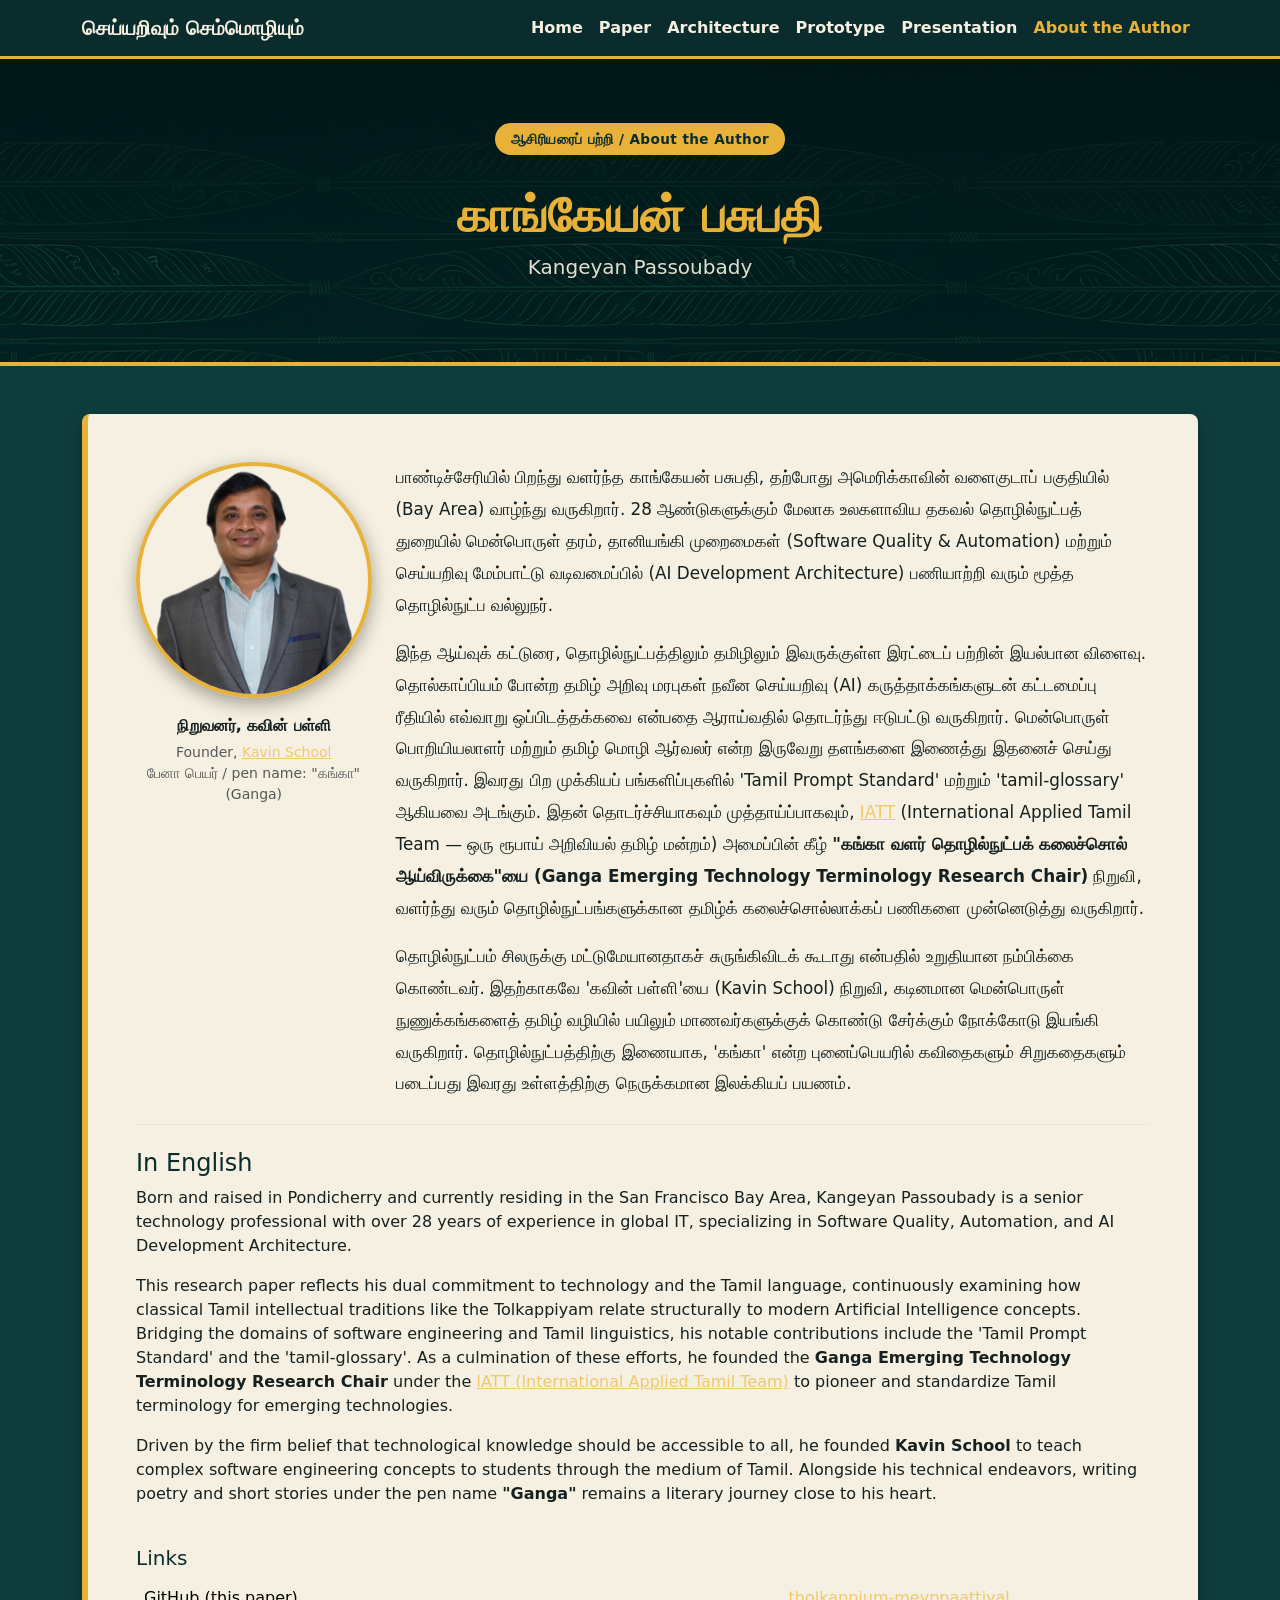
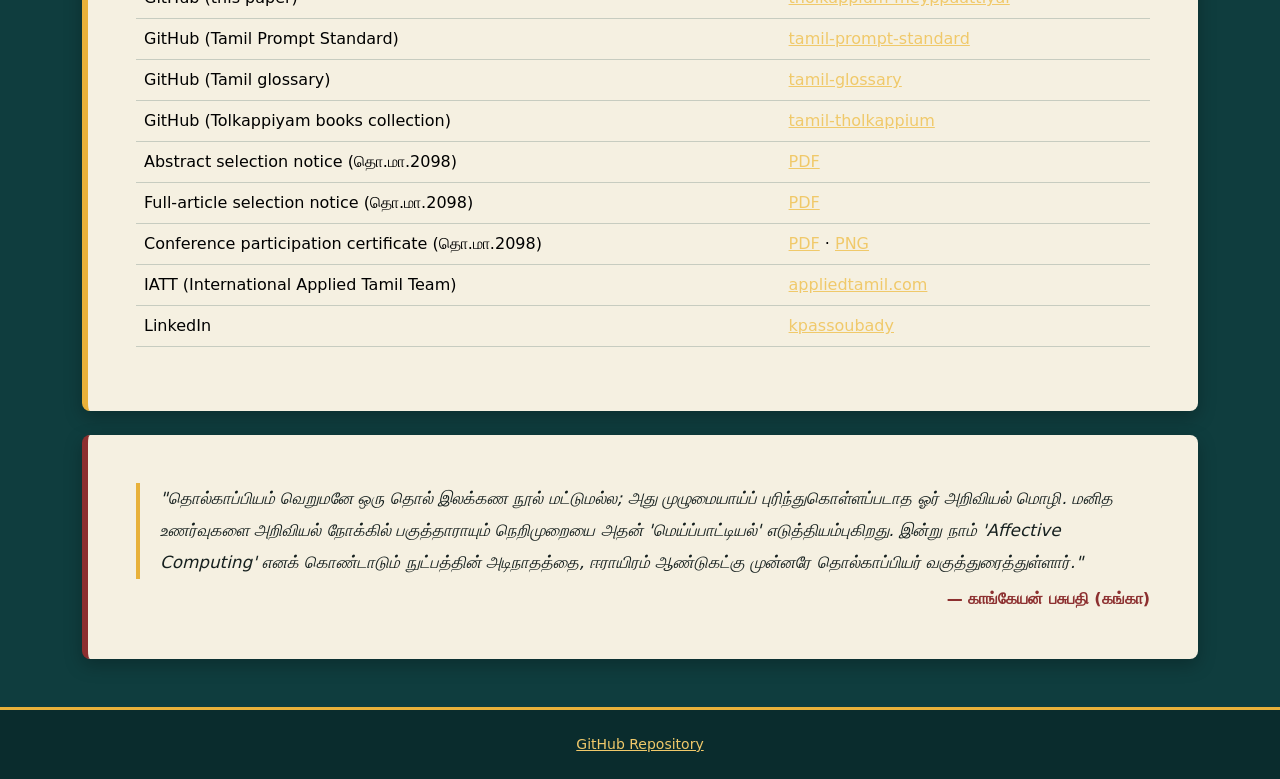
==== commit 05375a82: "2098: publish conference participation certificate - Record the completed conference presentation an" ====
--- a/docs/about.html
+++ b/docs/about.html
@@ -5,6 +5,28 @@
 <meta name="viewport" content="width=device-width, initial-scale=1.0">
 <title>ஆசிரியரைப் பற்றி / About the Author — செய்யறிவும் செம்மொழியும்</title>
 <meta name="description" content="காங்கேயன் பசுபதி (Kangeyan Passoubady) — author of செய்யறிவும் செம்மொழியும், software quality professional and Tamil literary writer.">
+<link rel="canonical" href="https://kpassoubady.github.io/tholkappium-meyppaattiyal/about.html">
+
+<!-- Open Graph / Facebook -->
+<meta property="og:type" content="website">
+<meta property="og:url" content="https://kpassoubady.github.io/tholkappium-meyppaattiyal/about.html">
+<meta property="og:title" content="ஆசிரியரைப் பற்றி / About the Author — செய்யறிவும் செம்மொழியும்">
+<meta property="og:description" content="காங்கேயன் பசுபதி (Kangeyan Passoubady) — author of செய்யறிவும் செம்மொழியும், software quality professional and Tamil literary writer.">
+<meta property="og:image" content="https://kpassoubady.github.io/tholkappium-meyppaattiyal/assets/img/hero-og.jpg">
+<meta property="og:image:width" content="1376">
+<meta property="og:image:height" content="768">
+<meta property="og:image:alt" content="Tolkappiyam Meyppaattiyal and artificial intelligence">
+<meta property="og:site_name" content="Tolkappiyam Meyppaattiyal &amp; AI">
+<meta property="og:locale" content="ta_IN">
+
+<!-- Twitter -->
+<meta name="twitter:card" content="summary_large_image">
+<meta name="twitter:url" content="https://kpassoubady.github.io/tholkappium-meyppaattiyal/about.html">
+<meta name="twitter:title" content="ஆசிரியரைப் பற்றி / About the Author — செய்யறிவும் செம்மொழியும்">
+<meta name="twitter:description" content="காங்கேயன் பசுபதி (Kangeyan Passoubady) — author of செய்யறிவும் செம்மொழியும், software quality professional and Tamil literary writer.">
+<meta name="twitter:image" content="https://kpassoubady.github.io/tholkappium-meyppaattiyal/assets/img/hero-og.jpg">
+<meta name="twitter:image:alt" content="Tolkappiyam Meyppaattiyal and artificial intelligence">
+
 <link rel="icon" type="image/png" href="assets/img/favicon.png">
 <link href="https://cdn.jsdelivr.net/npm/bootstrap@5.3.3/dist/css/bootstrap.min.css" rel="stylesheet">
 <link href="assets/css/theme.css" rel="stylesheet">
@@ -73,6 +95,7 @@
           <tr><td>GitHub (Tolkappiyam books collection)</td><td><a href="https://github.com/kpassoubady/tamil-tholkappium" target="_blank" rel="noopener">tamil-tholkappium</a></td></tr>
           <tr><td>Abstract selection notice (தொ.மா.2098)</td><td><a href="assets/abstract-selection-notice.pdf" target="_blank" rel="noopener">PDF</a></td></tr>
           <tr><td>Full-article selection notice (தொ.மா.2098)</td><td><a href="assets/article-selection-notice.pdf" target="_blank" rel="noopener">PDF</a></td></tr>
+          <tr><td>Conference participation certificate (தொ.மா.2098)</td><td><a href="assets/conference-participation-certificate.pdf" target="_blank" rel="noopener">PDF</a> · <a href="assets/conference-participation-certificate.png" target="_blank" rel="noopener">PNG</a></td></tr>
           <tr><td>IATT (International Applied Tamil Team)</td><td><a href="https://appliedtamil.com/" target="_blank" rel="noopener">appliedtamil.com</a></td></tr>
           <tr><td>LinkedIn</td><td><a href="https://www.linkedin.com/in/kpassoubady/" target="_blank" rel="noopener">kpassoubady</a></td></tr>
         </tbody>
--- a/docs/assets/css/theme.css
+++ b/docs/assets/css/theme.css
@@ -52,6 +52,18 @@
 .hero .subtitle {
   color: var(--cream);
   opacity: 0.92;
+}
+
+.conference-note {
+  max-width: 46rem;
+  padding: 0.85rem 1rem;
+  background-color: rgba(245, 240, 225, 0.09);
+  border-left: 4px solid var(--gold);
+  border-radius: 0.25rem;
+  color: var(--cream);
+}
+.conference-note p:last-child {
+  opacity: 0.86;
 }
 
 .pill-badge {
